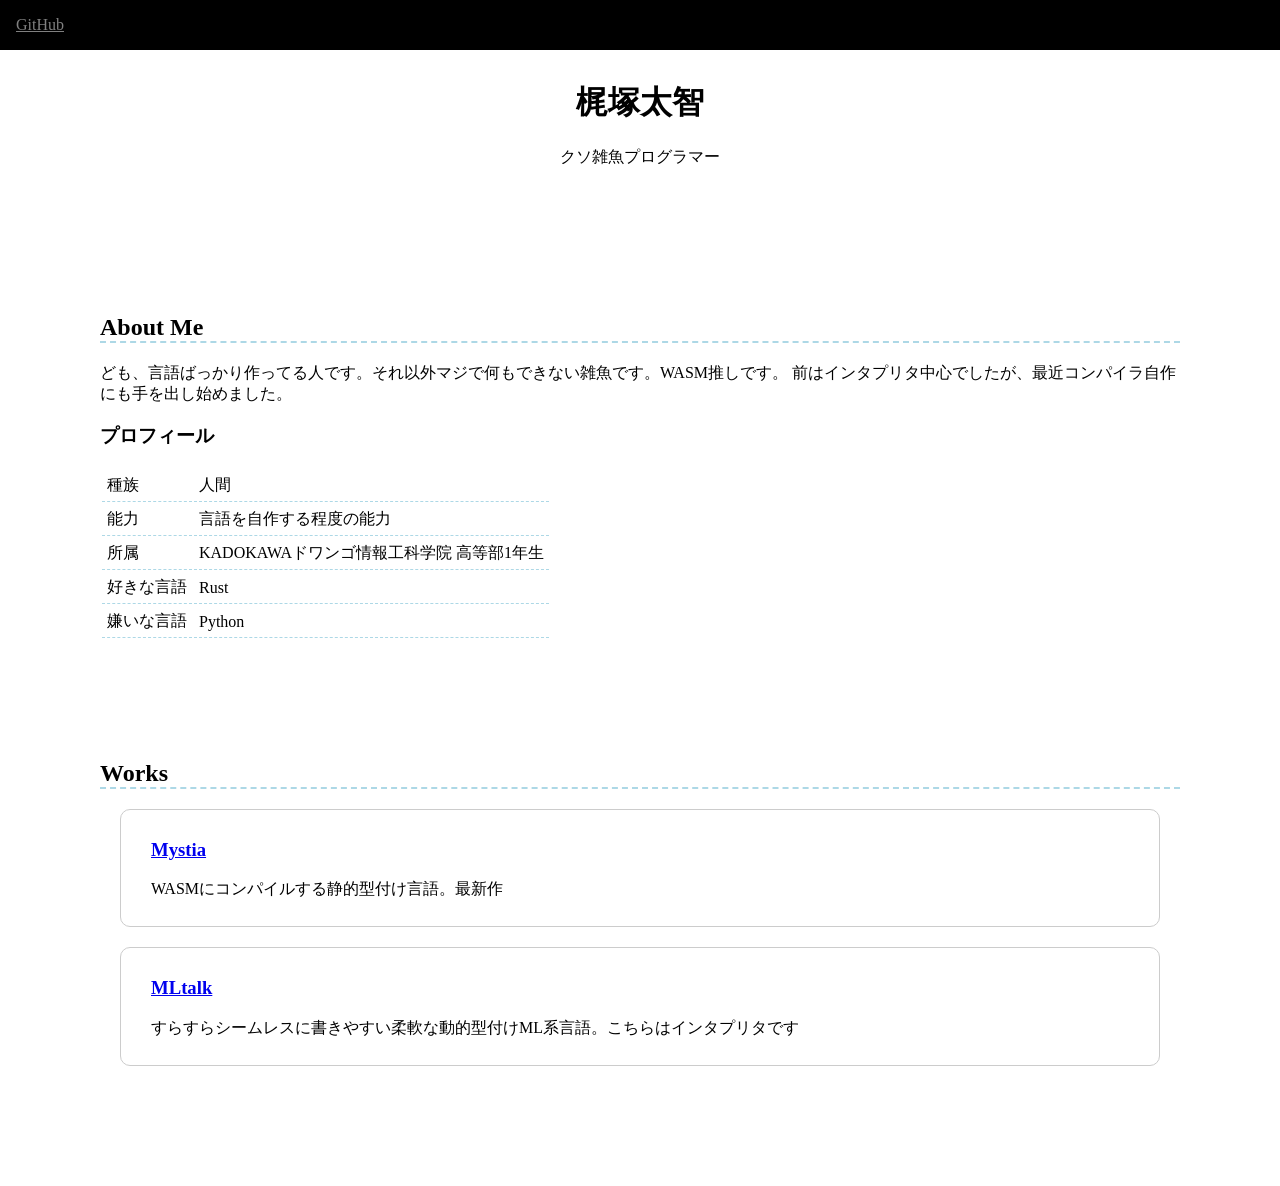
==== index.html @ 206584c4 "Update index.html" ====
<!doctype html>
<html lang="ja">
    <head>
        <title>梶塚太智のホームページ</title>
        <meta charset="utf-8" />
    </head>

    <body>
        <nav id="nav">
            <a href="https://github.com/KajizukaTaichi/">GitHub</a>
        </nav>
        <div id="top">
            <h1>梶塚太智</h1>
            <p>クソ雑魚プログラマー</p>
        </div>

        <div id="about">
            <h2>About Me</h2>
            <p>
                ども、言語ばっかり作ってる人です。それ以外マジで何もできない雑魚です。WASM推しです。
                前はインタプリタ中心でしたが、最近コンパイラ自作にも手を出し始めました。
            </p>

            <h3>プロフィール</h3>
            <table>
                <tr>
                    <td>種族</td>
                    <td>人間</td>
                </tr>
                <tr>
                    <td>能力</td>
                    <td>言語を自作する程度の能力</td>
                </tr>
                <tr>
                    <td>所属</td>
                    <td>KADOKAWAドワンゴ情報工科学院 高等部1年生</td>
                </tr>
                <tr>
                    <td>好きな言語</td>
                    <td>Rust</td>
                </tr>
                <tr>
                    <td>嫌いな言語</td>
                    <td>Python</td>
                </tr>
            </table>
        </div>

        <div id="works">
            <h2>Works</h2>
            <div class="work">
                <h3>
                    <a href="https://kajizukataichi.github.io/mystia">Mystia</a>
                </h3>
                <p>WASMにコンパイルする静的型付け言語。最新作</p>
            </div>
            <div class="work">
                <h3>
                    <a href="https://kajizukataichi.github.io/MLtalk">MLtalk</a>
                </h3>
                <p>
                    すらすらシームレスに書きやすい柔軟な動的型付けML系言語。こちらはインタプリタです
                </p>
            </div>
        </div>
    </body>

    <style>
        body {
            padding: 0;
            margin: 0;
            h2 {
                border-bottom: 2px dashed lightblue;
            }
            #nav {
                background-color: black;
                color: white;
                padding: 1rem;
                text-align: left;
                a {
                    color: grey;
                }
            }
            #top {
                padding: 10px;
                text-align: center;
            }
            #about {
                padding: 100px;
                table td {
                    padding: 5px;
                    border-bottom: 1px dashed lightblue;
                }
            }
            #works {
                padding: 100px;
                padding-top: 0;
                .work {
                    border: 1px solid #ccc;
                    border-radius: 10px;
                    margin: 20px;
                    padding: 10px;
                    padding-left: 30px;
                }
            }
        }
    </style>
</html>
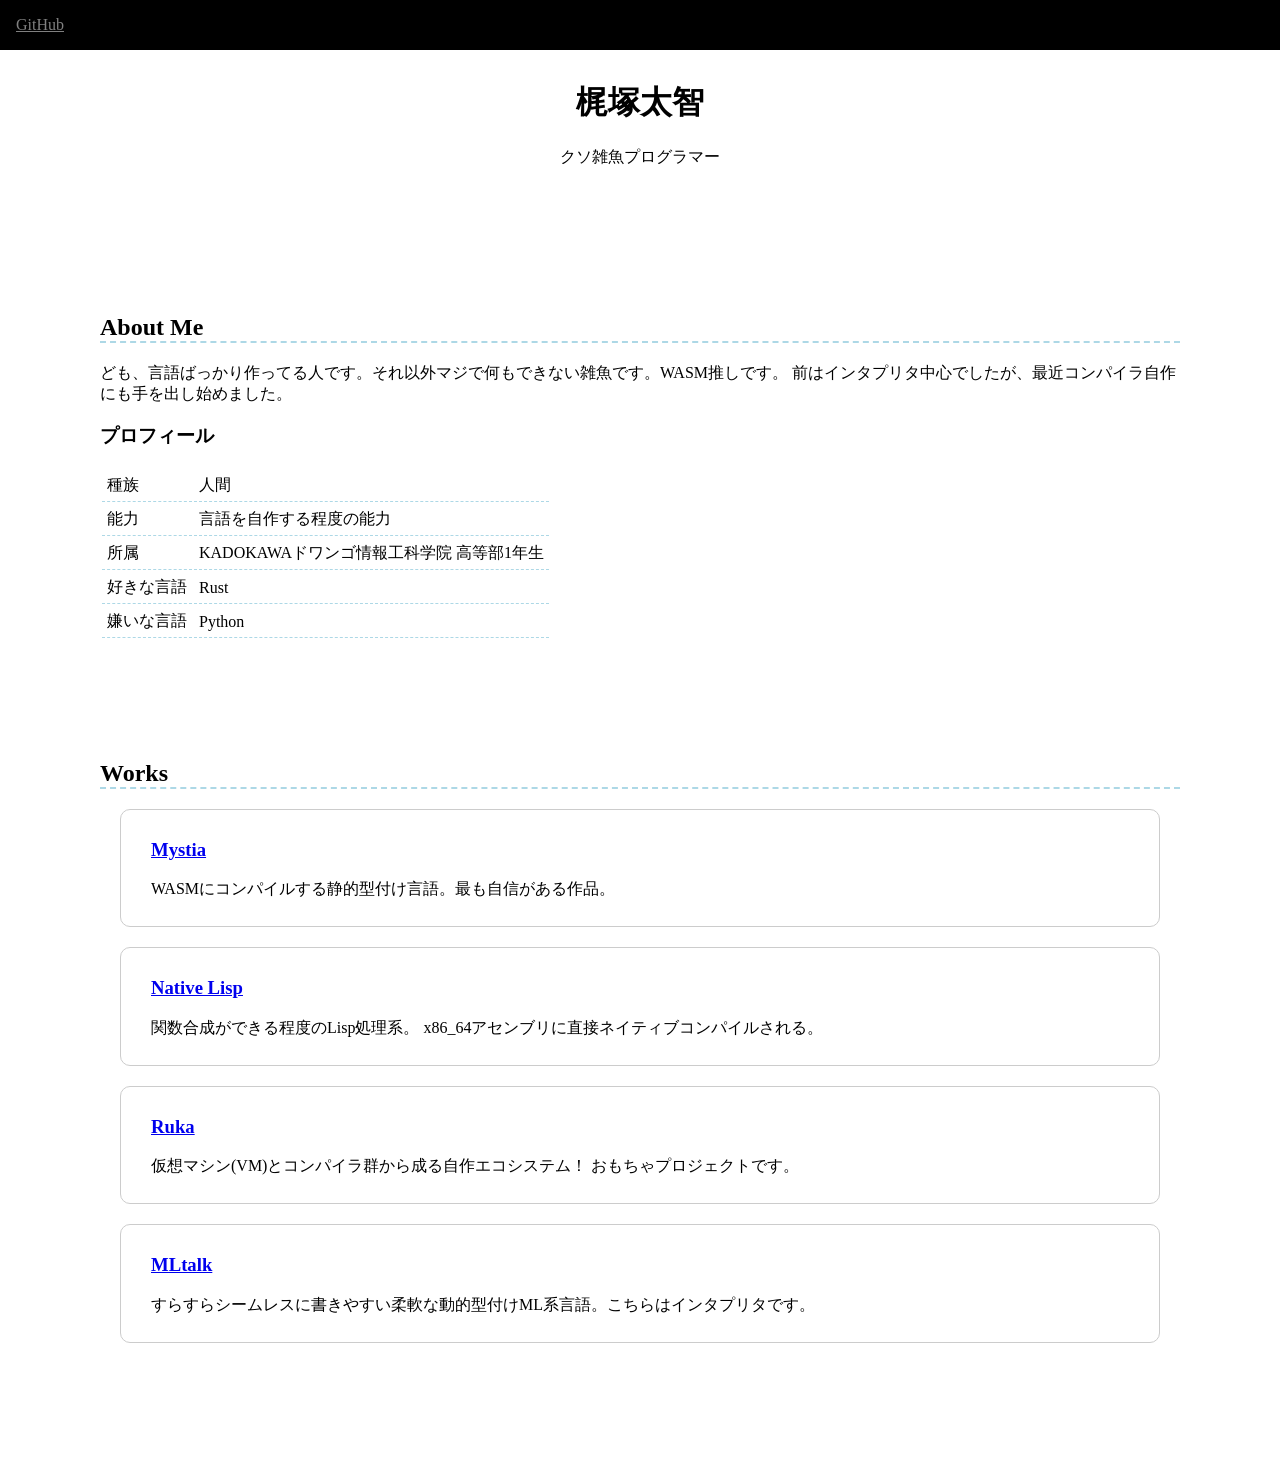
==== commit 5313fa32: "Update index.html" ====
--- a/index.html
+++ b/index.html
@@ -52,14 +52,34 @@
                 <h3>
                     <a href="https://kajizukataichi.github.io/mystia">Mystia</a>
                 </h3>
-                <p>WASMにコンパイルする静的型付け言語。最新作</p>
+                <p>WASMにコンパイルする静的型付け言語。最も自信がある作品。</p>
+            </div>
+            <div class="work">
+                <h3>
+                    <a href="https://github.com/KajizukaTaichi/native-lisp">
+                        Native Lisp
+                    </a>
+                </h3>
+                <p>
+                    関数合成ができる程度のLisp処理系。
+                    x86_64アセンブリに直接ネイティブコンパイルされる。
+                </p>
+            </div>
+            <div class="work">
+                <h3>
+                    <a href="https://github.com/KajizukaTaichi/ruka">Ruka</a>
+                </h3>
+                <p>
+                    仮想マシン(VM)とコンパイラ群から成る自作エコシステム！
+                    おもちゃプロジェクトです。
+                </p>
             </div>
             <div class="work">
                 <h3>
                     <a href="https://kajizukataichi.github.io/MLtalk">MLtalk</a>
                 </h3>
                 <p>
-                    すらすらシームレスに書きやすい柔軟な動的型付けML系言語。こちらはインタプリタです
+                    すらすらシームレスに書きやすい柔軟な動的型付けML系言語。こちらはインタプリタです。
                 </p>
             </div>
         </div>
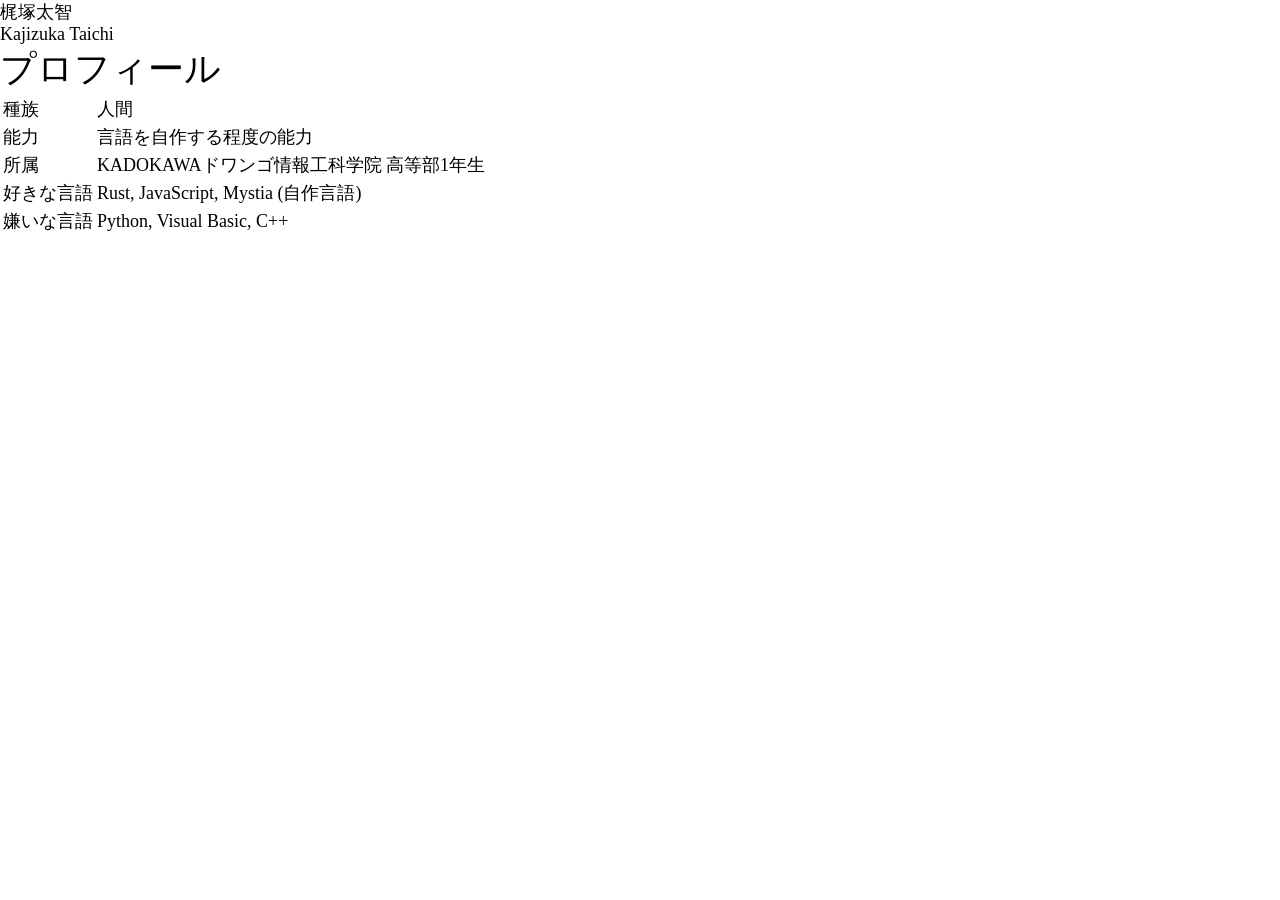
==== commit d3ca94b9: "Update index.html" ====
--- a/index.html
+++ b/index.html
@@ -3,126 +3,44 @@
     <head>
         <title>梶塚太智のホームページ</title>
         <meta charset="utf-8" />
+        <link rel="stylesheet" href="style.css" />
     </head>
 
     <body>
-        <nav id="nav">
-            <a href="https://github.com/KajizukaTaichi/">GitHub</a>
-        </nav>
-        <div id="top">
-            <h1>梶塚太智</h1>
-            <p>クソ雑魚プログラマー</p>
+        <div class="large-screen" id="main-visual">
+            <div id="name-plate">
+                <p>梶塚太智</p>
+                <p>Kajizuka Taichi</p>
+            </div>
         </div>
-
-        <div id="about">
-            <h2>About Me</h2>
-            <p>
-                ども、言語ばっかり作ってる人です。それ以外マジで何もできない雑魚です。WASM推しです。
-                前はインタプリタ中心でしたが、最近コンパイラ自作にも手を出し始めました。
-            </p>
-
-            <h3>プロフィール</h3>
-            <table>
-                <tr>
-                    <td>種族</td>
-                    <td>人間</td>
-                </tr>
-                <tr>
-                    <td>能力</td>
-                    <td>言語を自作する程度の能力</td>
-                </tr>
-                <tr>
-                    <td>所属</td>
-                    <td>KADOKAWAドワンゴ情報工科学院 高等部1年生</td>
-                </tr>
-                <tr>
-                    <td>好きな言語</td>
-                    <td>Rust</td>
-                </tr>
-                <tr>
-                    <td>嫌いな言語</td>
-                    <td>Python</td>
-                </tr>
-            </table>
-        </div>
-
-        <div id="works">
-            <h2>Works</h2>
-            <div class="work">
-                <h3>
-                    <a href="https://kajizukataichi.github.io/mystia">Mystia</a>
-                </h3>
-                <p>WASMにコンパイルする静的型付け言語。最も自信がある作品。</p>
-            </div>
-            <div class="work">
-                <h3>
-                    <a href="https://github.com/KajizukaTaichi/native-lisp">
-                        Native Lisp
-                    </a>
-                </h3>
-                <p>
-                    関数合成ができる程度のLisp処理系。
-                    x86_64アセンブリに直接ネイティブコンパイルされる。
-                </p>
-            </div>
-            <div class="work">
-                <h3>
-                    <a href="https://github.com/KajizukaTaichi/ruka">Ruka</a>
-                </h3>
-                <p>
-                    仮想マシン(VM)とコンパイラ群から成る自作エコシステム！
-                    おもちゃプロジェクトです。
-                </p>
-            </div>
-            <div class="work">
-                <h3>
-                    <a href="https://kajizukataichi.github.io/MLtalk">MLtalk</a>
-                </h3>
-                <p>
-                    すらすらシームレスに書きやすい柔軟な動的型付けML系言語。こちらはインタプリタです。
-                </p>
+        <div class="large-screen">
+            <div id="about">
+                <h1>プロフィール</h1>
+                <table>
+                    <tbody>
+                        <tr>
+                            <td>種族</td>
+                            <td>人間</td>
+                        </tr>
+                        <tr>
+                            <td>能力</td>
+                            <td>言語を自作する程度の能力</td>
+                        </tr>
+                        <tr>
+                            <td>所属</td>
+                            <td>KADOKAWAドワンゴ情報工科学院 高等部1年生</td>
+                        </tr>
+                        <tr>
+                            <td>好きな言語</td>
+                            <td>Rust, JavaScript, Mystia (自作言語)</td>
+                        </tr>
+                        <tr>
+                            <td>嫌いな言語</td>
+                            <td>Python, Visual Basic, C++</td>
+                        </tr>
+                    </tbody>
+                </table>
             </div>
         </div>
     </body>
-
-    <style>
-        body {
-            padding: 0;
-            margin: 0;
-            h2 {
-                border-bottom: 2px dashed lightblue;
-            }
-            #nav {
-                background-color: black;
-                color: white;
-                padding: 1rem;
-                text-align: left;
-                a {
-                    color: grey;
-                }
-            }
-            #top {
-                padding: 10px;
-                text-align: center;
-            }
-            #about {
-                padding: 100px;
-                table td {
-                    padding: 5px;
-                    border-bottom: 1px dashed lightblue;
-                }
-            }
-            #works {
-                padding: 100px;
-                padding-top: 0;
-                .work {
-                    border: 1px solid #ccc;
-                    border-radius: 10px;
-                    margin: 20px;
-                    padding: 10px;
-                    padding-left: 30px;
-                }
-            }
-        }
-    </style>
 </html>
--- a/style.css
+++ b/style.css
@@ -0,0 +1,171 @@
+body {
+    padding: 0;
+    margin: 0;
+    width: 100vw;
+    font-size: large;
+}
+i {
+    font-size: 100%;
+    color: grey;
+}
+
+.title {
+    padding-top: 5%;
+    padding-bottom: 2%;
+}
+
+h1,
+h2,
+h3,
+p {
+    font-weight: lighter;
+    margin: 0;
+    padding: 0;
+}
+
+#repo-container {
+    display: grid;
+    grid-template-columns: repeat(auto-fit, minmax(300px, 1fr));
+}
+
+#icon {
+    border-radius: 50%;
+    width: 300px;
+    height: 300px;
+    &:hover {
+        animation: rotate 5s linear infinite;
+    }
+}
+
+#main {
+    padding-top: 5vh;
+    padding-bottom: 5vh;
+    padding-left: 5vw;
+    padding-right: 5vw;
+}
+
+.top-container {
+    display: flex;
+    height: max-content;
+}
+
+.top-item {
+    position: relative;
+    font-size: 100px;
+    padding: 10px;
+    #name {
+        font-size: 70%;
+    }
+    .degree {
+        font-size: 20%;
+        color: grey;
+    }
+    a {
+        color: grey;
+    }
+    p {
+        font-size: 30%;
+    }
+}
+
+.repo {
+    margin: 10px;
+    border-radius: 10px;
+    border: 1px solid grey;
+    padding: 30px;
+    a {
+        color: unset;
+    }
+    &:hover {
+        box-shadow: 0 0 10px grey;
+    }
+}
+
+.gallery {
+    margin-bottom: 10%;
+    width: 100%;
+    text-align: center;
+    h2 {
+        font-size: 48px;
+        color: #ff8800;
+    }
+}
+
+.gallery-content {
+    margin-top: 60px;
+    display: flex;
+    flex-direction: column;
+    gap: 16px;
+}
+
+.gallery-item {
+    display: flex;
+    gap: 2%;
+    align-items: end;
+    img {
+        width: 49%;
+        aspect-ratio: 4/3;
+        object-fit: cover;
+    }
+    &.gallery-item__3 {
+        justify-content: center;
+        margin-top: 24px;
+    }
+    .img-1 {
+        width: 65%;
+        aspect-ratio: 16/9;
+        border-radius: 0 16px 16px 0;
+    }
+    .img-2 {
+        width: 20%;
+        aspect-ratio: 3/4;
+        border-radius: 16px;
+    }
+    .img-3 {
+        width: 45%;
+        aspect-ratio: 15/9;
+        border-radius: 0 16px 16px 0;
+    }
+    .img-4 {
+        width: 60%;
+        aspect-ratio: 4/3;
+        border-radius: 16px 0 0 16px;
+    }
+}
+
+footer {
+    width: 100vw;
+    padding: 5%;
+    display: flex;
+    justify-content: center;
+    align-items: center;
+}
+
+@keyframes rotate {
+    0% {
+        transform: rotate(0deg);
+    }
+    100% {
+        transform: rotate(-360deg);
+    }
+}
+
+@media (max-width: 950px) {
+    .top-container {
+        flex-direction: column;
+    }
+}
+
+@media (prefers-color-scheme: light) {
+    body {
+        background-color: #ffffff;
+        color: #000000;
+    }
+}
+
+@media (prefers-color-scheme: dark) {
+    body {
+        background-color: #121212;
+        color: #ffffff;
+    }
+}
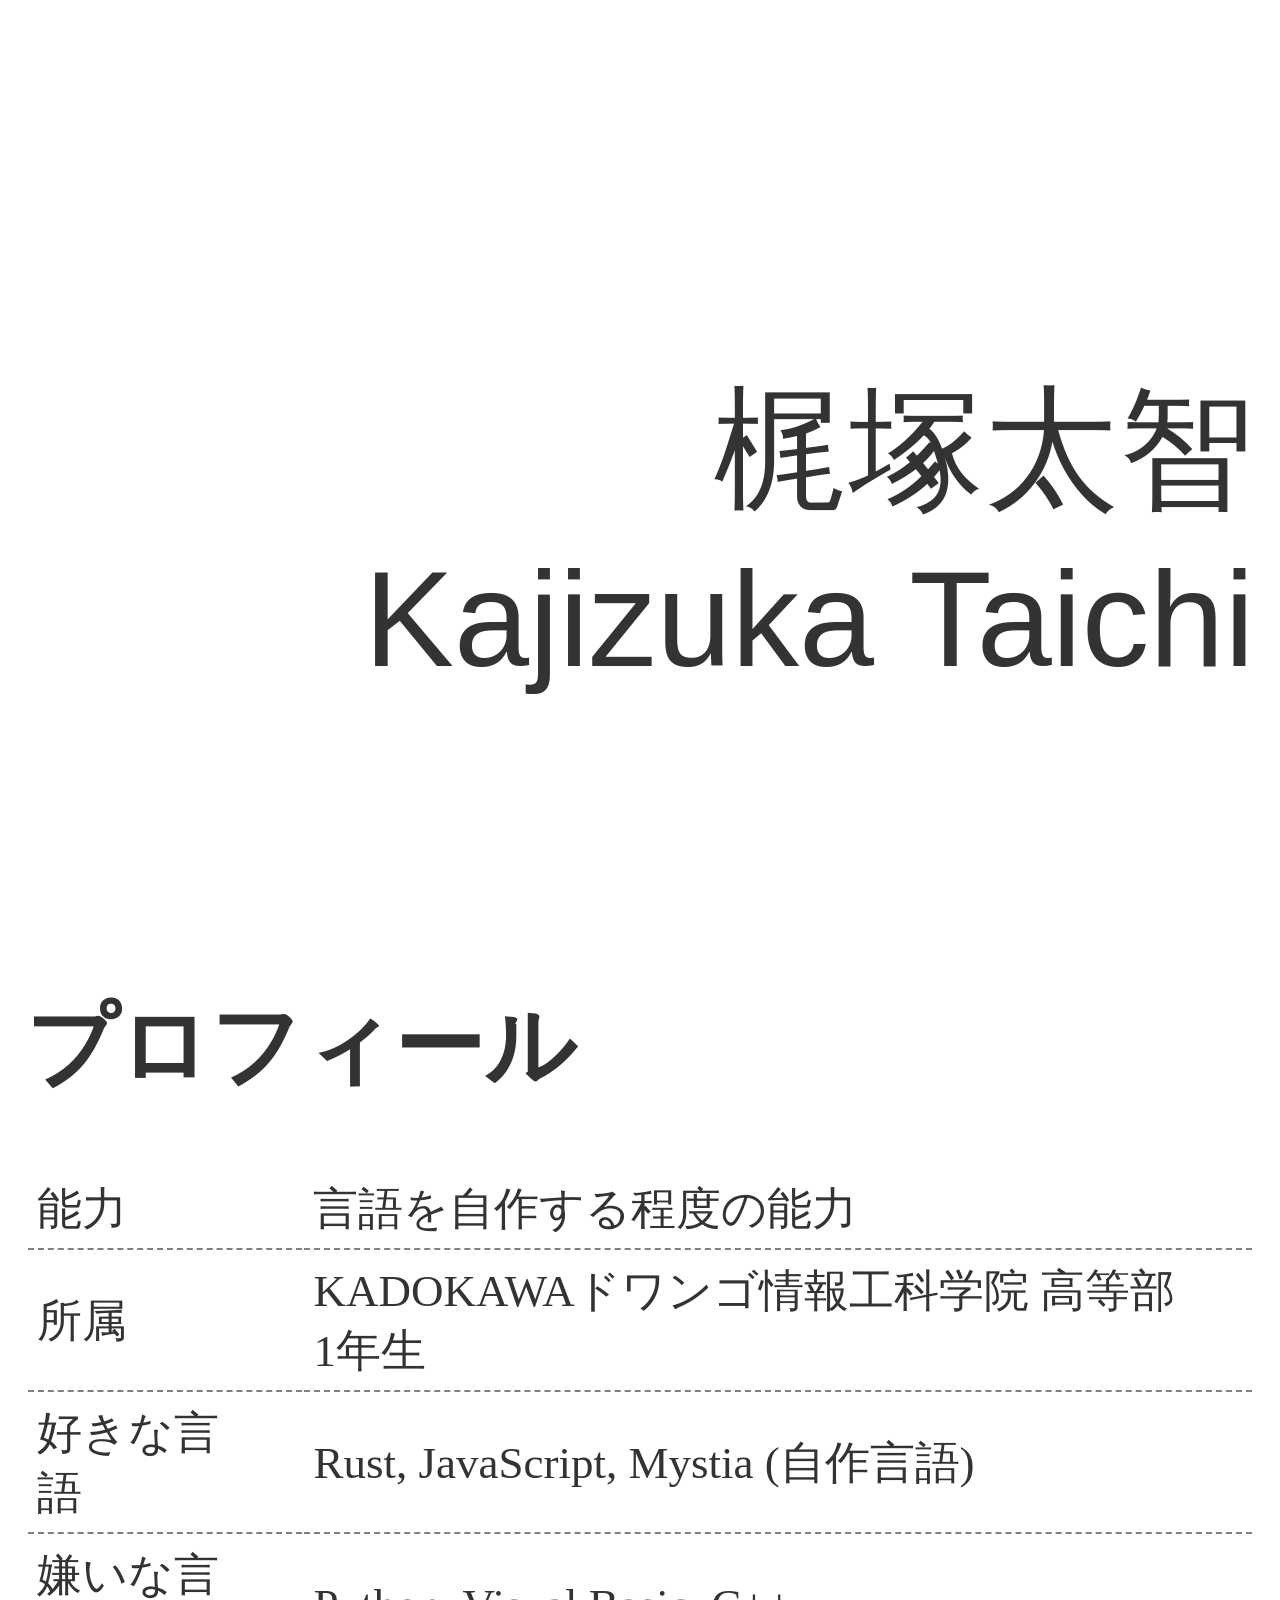
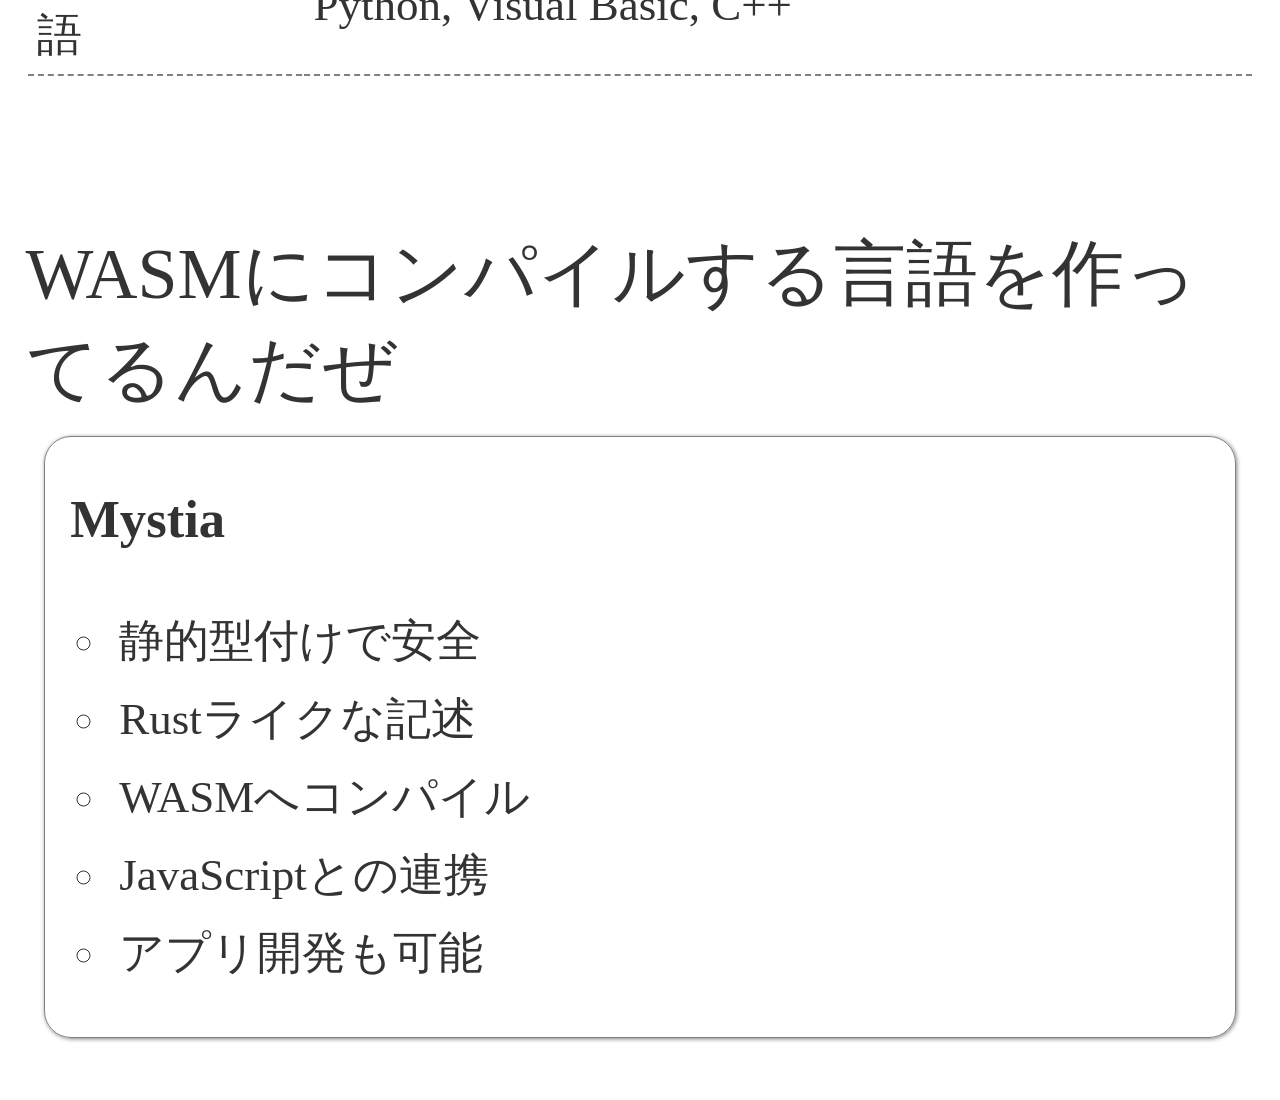
==== commit 71b41354: "Update index.html" ====
--- a/index.html
+++ b/index.html
@@ -7,7 +7,7 @@
     </head>
 
     <body>
-        <div class="large-screen" id="main-visual">
+        <div class="large-screen">
             <div id="name-plate">
                 <p>梶塚太智</p>
                 <p>Kajizuka Taichi</p>
@@ -18,10 +18,6 @@
                 <h1>プロフィール</h1>
                 <table>
                     <tbody>
-                        <tr>
-                            <td>種族</td>
-                            <td>人間</td>
-                        </tr>
                         <tr>
                             <td>能力</td>
                             <td>言語を自作する程度の能力</td>
@@ -42,5 +38,20 @@
                 </table>
             </div>
         </div>
+        <div class="large-screen">
+            <div id="mystia">
+                <p id="title">WASMにコンパイルする言語を作ってるんだぜ</p>
+                <div id="card">
+                    <h3>Mystia</h3>
+                    <ul>
+                        <li>静的型付けで安全</li>
+                        <li>Rustライクな記述</li>
+                        <li>WASMへコンパイル</li>
+                        <li>JavaScriptとの連携</li>
+                        <li>アプリ開発も可能</li>
+                    </ul>
+                </div>
+            </div>
+        </div>
     </body>
 </html>
--- a/style.css
+++ b/style.css
@@ -1,171 +1,79 @@
 body {
-    padding: 0;
-    margin: 0;
-    width: 100vw;
-    font-size: large;
-}
-i {
-    font-size: 100%;
-    color: grey;
-}
-
-.title {
-    padding-top: 5%;
-    padding-bottom: 2%;
-}
-
-h1,
-h2,
-h3,
-p {
-    font-weight: lighter;
     margin: 0;
     padding: 0;
-}
-
-#repo-container {
-    display: grid;
-    grid-template-columns: repeat(auto-fit, minmax(300px, 1fr));
-}
-
-#icon {
-    border-radius: 50%;
-    width: 300px;
-    height: 300px;
-    &:hover {
-        animation: rotate 5s linear infinite;
+    overflow-x: hidden;
+    color: rgba(0, 0, 0, 0.8);
+    background-color: rgba(255, 255, 255, 0.8);
+    p {
+        padding: 0;
+        margin: 0;
     }
-}
-
-#main {
-    padding-top: 5vh;
-    padding-bottom: 5vh;
-    padding-left: 5vw;
-    padding-right: 5vw;
-}
-
-.top-container {
-    display: flex;
-    height: max-content;
-}
-
-.top-item {
-    position: relative;
-    font-size: 100px;
-    padding: 10px;
-    #name {
-        font-size: 70%;
+    #name-plate {
+        font-size: 15vh;
+        position: absolute;
+        right: 0;
+        top: 40vh;
+        p {
+            font-family: Arial, Helvetica, sans-serif;
+            padding-right: 2vw;
+            text-align: right;
+        }
     }
-    .degree {
-        font-size: 20%;
-        color: grey;
+    #about {
+        font-size: 5vh;
+        padding: 2vw;
+        h1 {
+            font-size:;
+        }
+        table td {
+            padding: 1vh;
+            padding-right: 5vw;
+            border-bottom: 0.3vh dashed grey;
+        }
     }
-    a {
-        color: grey;
+    #mystia {
+        font-size: 5vh;
+        padding: 2vw;
+        #title {
+            font-size: 8vh;
+        }
+        #card {
+            margin: 2vh;
+            border-radius: 3vh;
+            border: 0.1vh solid grey;
+            box-shadow: 0.1vh 0.1vh 0.5vh grey;
+            padding-left: 2vw;
+            li {
+                padding: 1vh;
+                list-style-type: circle;
+            }
+        }
     }
-    p {
-        font-size: 30%;
-    }
-}
-
-.repo {
-    margin: 10px;
-    border-radius: 10px;
-    border: 1px solid grey;
-    padding: 30px;
-    a {
-        color: unset;
-    }
-    &:hover {
-        box-shadow: 0 0 10px grey;
-    }
-}
-
-.gallery {
-    margin-bottom: 10%;
-    width: 100%;
-    text-align: center;
-    h2 {
-        font-size: 48px;
-        color: #ff8800;
-    }
-}
-
-.gallery-content {
-    margin-top: 60px;
-    display: flex;
-    flex-direction: column;
-    gap: 16px;
-}
-
-.gallery-item {
-    display: flex;
-    gap: 2%;
-    align-items: end;
-    img {
-        width: 49%;
-        aspect-ratio: 4/3;
-        object-fit: cover;
-    }
-    &.gallery-item__3 {
-        justify-content: center;
-        margin-top: 24px;
-    }
-    .img-1 {
-        width: 65%;
-        aspect-ratio: 16/9;
-        border-radius: 0 16px 16px 0;
-    }
-    .img-2 {
-        width: 20%;
-        aspect-ratio: 3/4;
-        border-radius: 16px;
-    }
-    .img-3 {
-        width: 45%;
-        aspect-ratio: 15/9;
-        border-radius: 0 16px 16px 0;
-    }
-    .img-4 {
-        width: 60%;
-        aspect-ratio: 4/3;
-        border-radius: 16px 0 0 16px;
-    }
-}
-
-footer {
-    width: 100vw;
-    padding: 5%;
-    display: flex;
-    justify-content: center;
-    align-items: center;
-}
-
-@keyframes rotate {
-    0% {
-        transform: rotate(0deg);
-    }
-    100% {
-        transform: rotate(-360deg);
-    }
-}
-
-@media (max-width: 950px) {
-    .top-container {
-        flex-direction: column;
-    }
-}
-
-@media (prefers-color-scheme: light) {
-    body {
-        background-color: #ffffff;
-        color: #000000;
+    .large-screen {
+        height: 100vh;
+        width: 100vw;
+        position: relative;
     }
 }
 
 @media (prefers-color-scheme: dark) {
     body {
-        background-color: #121212;
-        color: #ffffff;
+        color: rgba(255, 255, 255, 0.8);
+        background-color: rgba(0, 0, 0, 0.8);
     }
 }
+
+@keyframes fadeIn {
+    from {
+        opacity: 0;
+        transform: translateX(10%);
+    }
+    to {
+        opacity: 1;
+        transform: translateX(0);
+    }
+}
+
+.animate-fadein {
+    animation: fadeIn 1s ease-out forwards;
+}
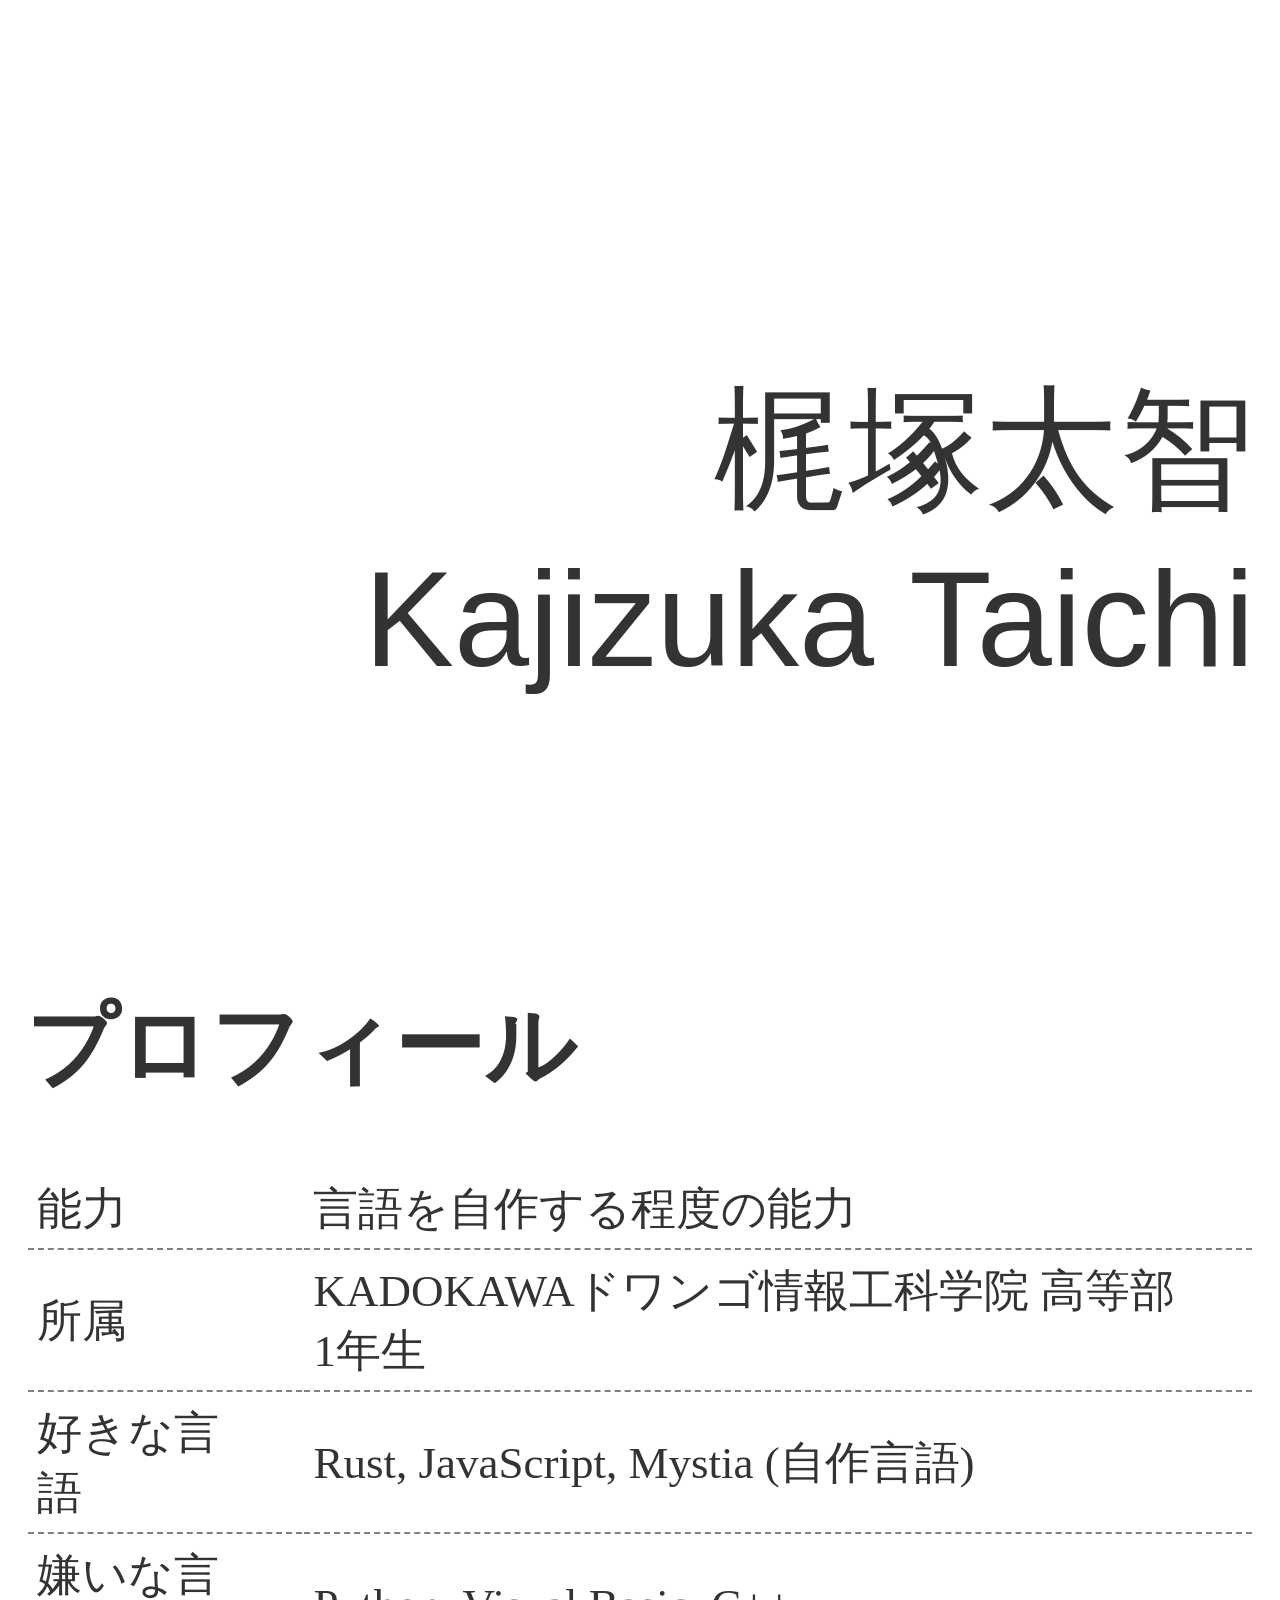
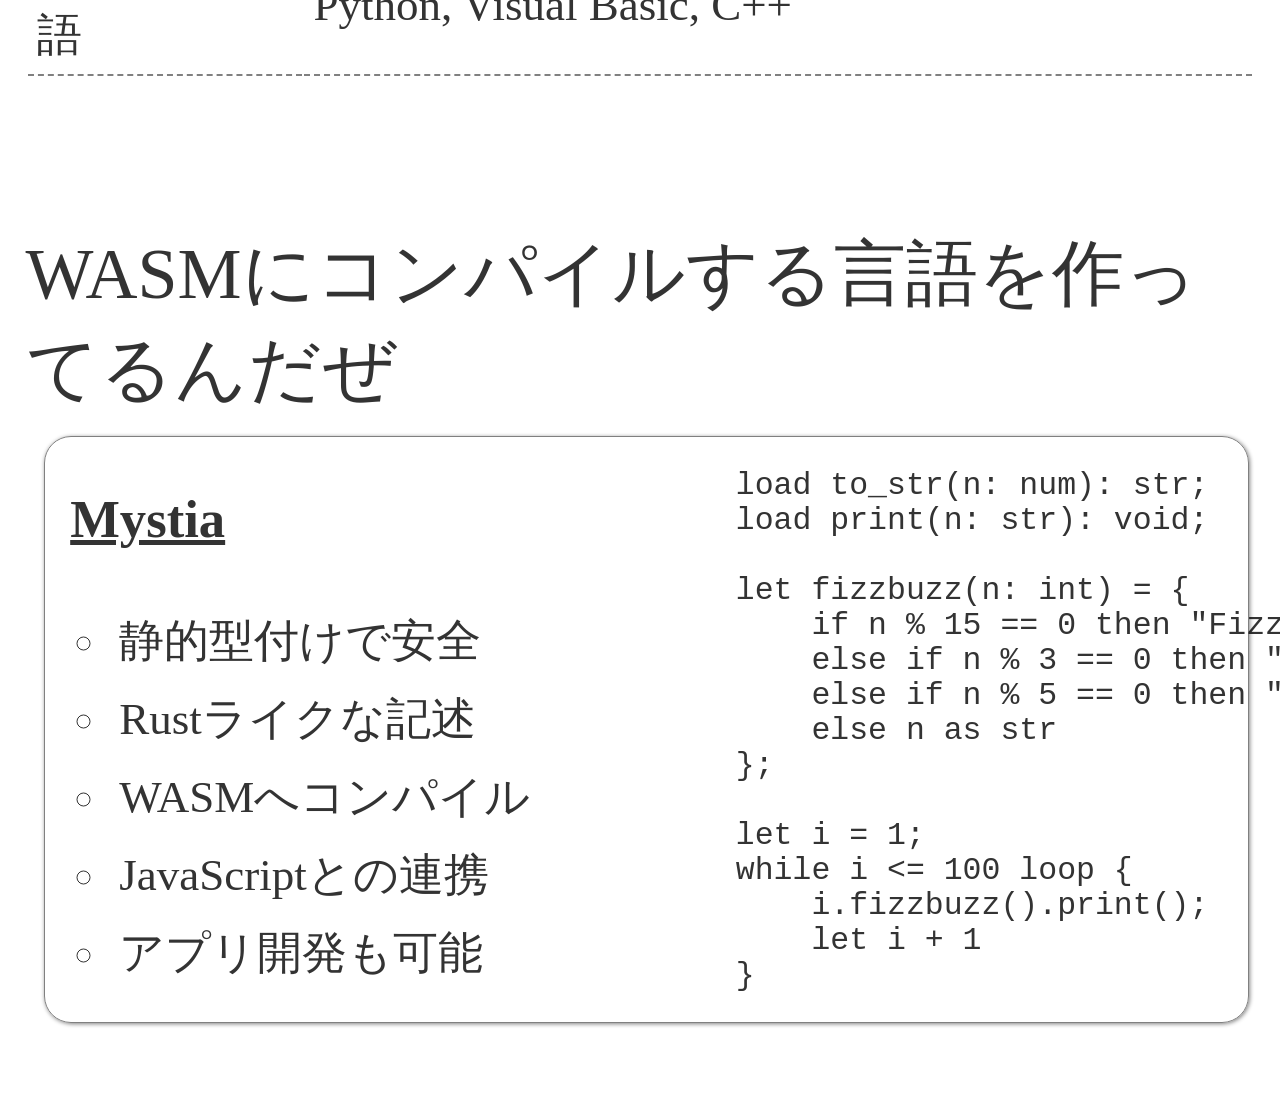
==== commit 531a597f: "Update index.html" ====
--- a/index.html
+++ b/index.html
@@ -42,7 +42,9 @@
             <div id="mystia">
                 <p id="title">WASMにコンパイルする言語を作ってるんだぜ</p>
                 <div id="card">
-                    <h3>Mystia</h3>
+                    <a href="https://kajizukataichi.github.io/mystia/">
+                        <h3>Mystia</h3>
+                    </a>
                     <ul>
                         <li>静的型付けで安全</li>
                         <li>Rustライクな記述</li>
@@ -50,6 +52,23 @@
                         <li>JavaScriptとの連携</li>
                         <li>アプリ開発も可能</li>
                     </ul>
+                    <pre>
+load to_str(n: num): str;
+load print(n: str): void;
+
+let fizzbuzz(n: int) = {
+    if n % 15 == 0 then "FizzBuzz"
+    else if n % 3 == 0 then "Fizz"
+    else if n % 5 == 0 then "Buzz"
+    else n as str
+};
+
+let i = 1;
+while i <= 100 loop {
+    i.fizzbuzz().print();
+    let i + 1
+}
+                    </pre>
                 </div>
             </div>
         </div>
--- a/style.css
+++ b/style.css
@@ -38,14 +38,33 @@
             font-size: 8vh;
         }
         #card {
+            height: 65vh;
+            width: 90vw;
+            position: relative;
             margin: 2vh;
             border-radius: 3vh;
             border: 0.1vh solid grey;
             box-shadow: 0.1vh 0.1vh 0.5vh grey;
             padding-left: 2vw;
+            padding-right: 2vw;
             li {
                 padding: 1vh;
                 list-style-type: circle;
+            }
+            pre {
+                font-size: 3.5vh;
+                position: absolute;
+                right: 0;
+                top: 0;
+                width: 40vw;
+                height: 65vh;
+                border-style: none;
+            }
+            a {
+                color: inherit;
+                &:hover {
+                    color: blueviolet;
+                }
             }
         }
     }
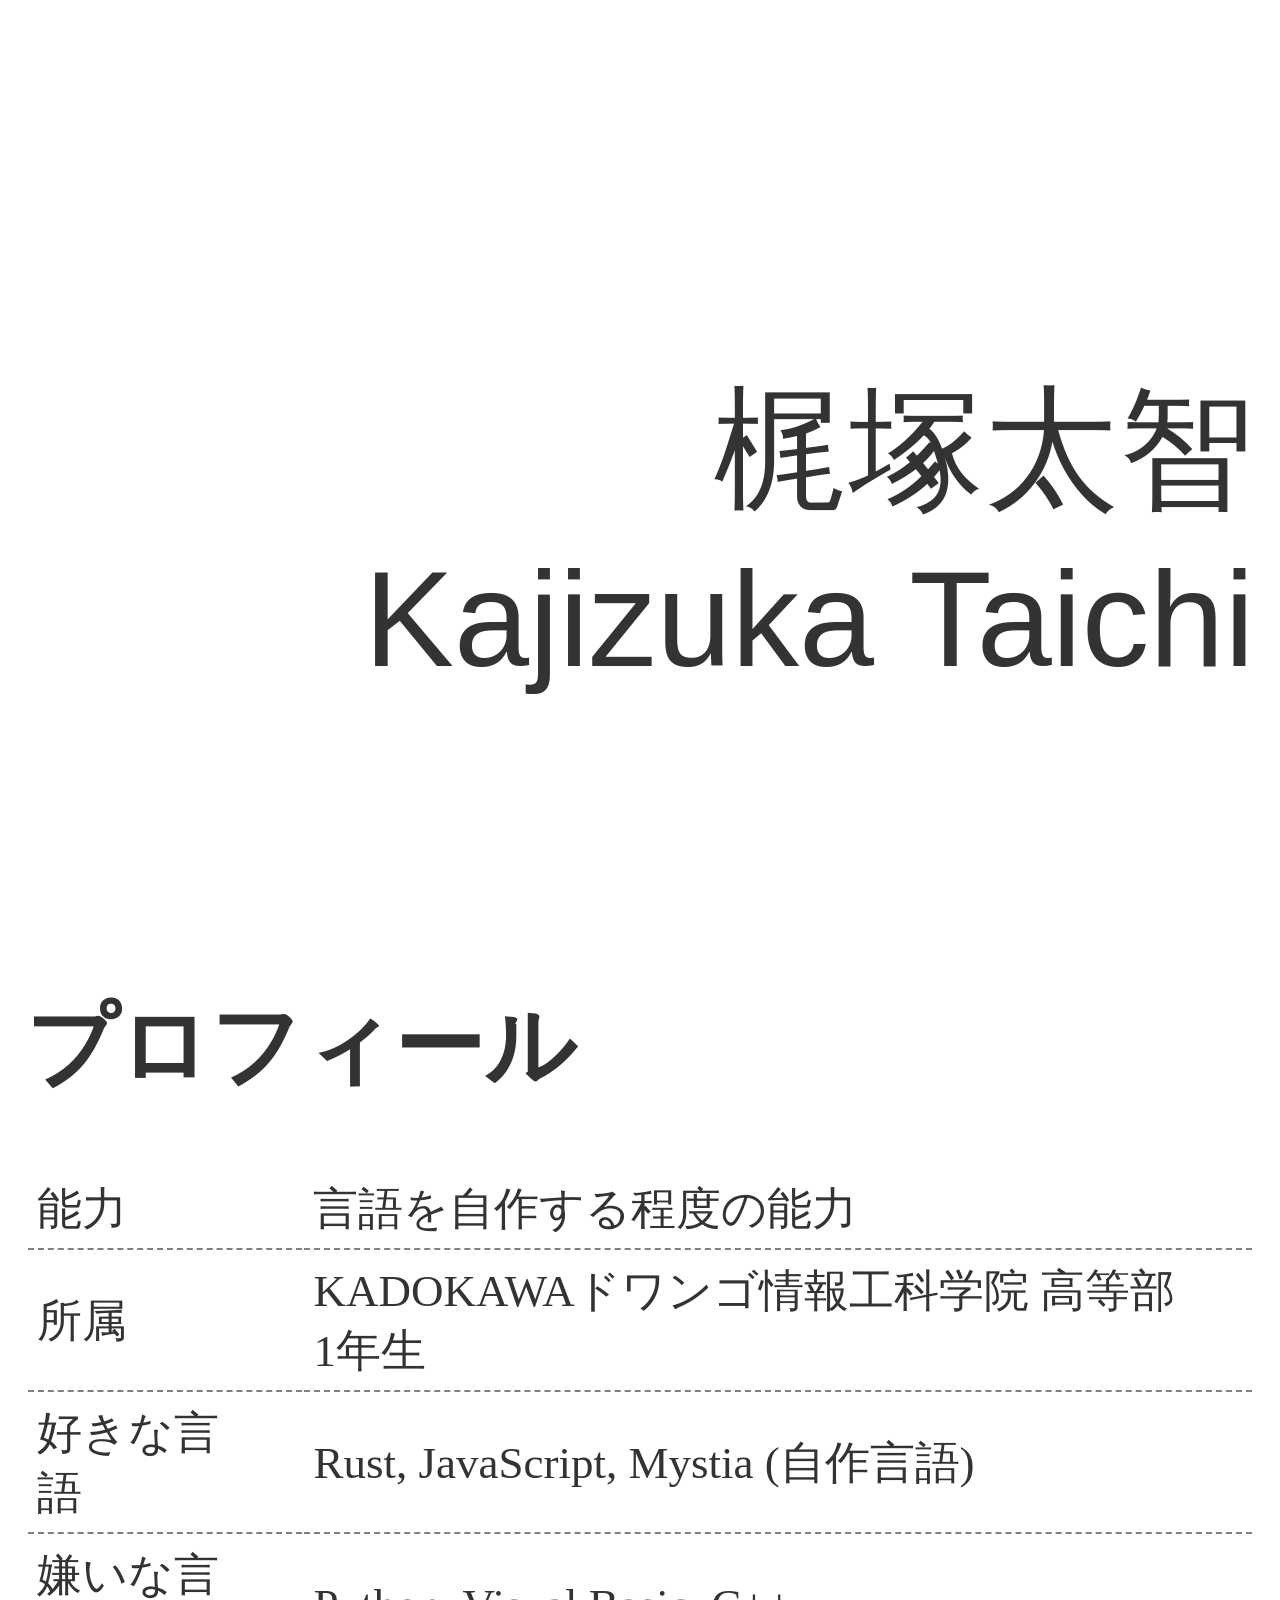
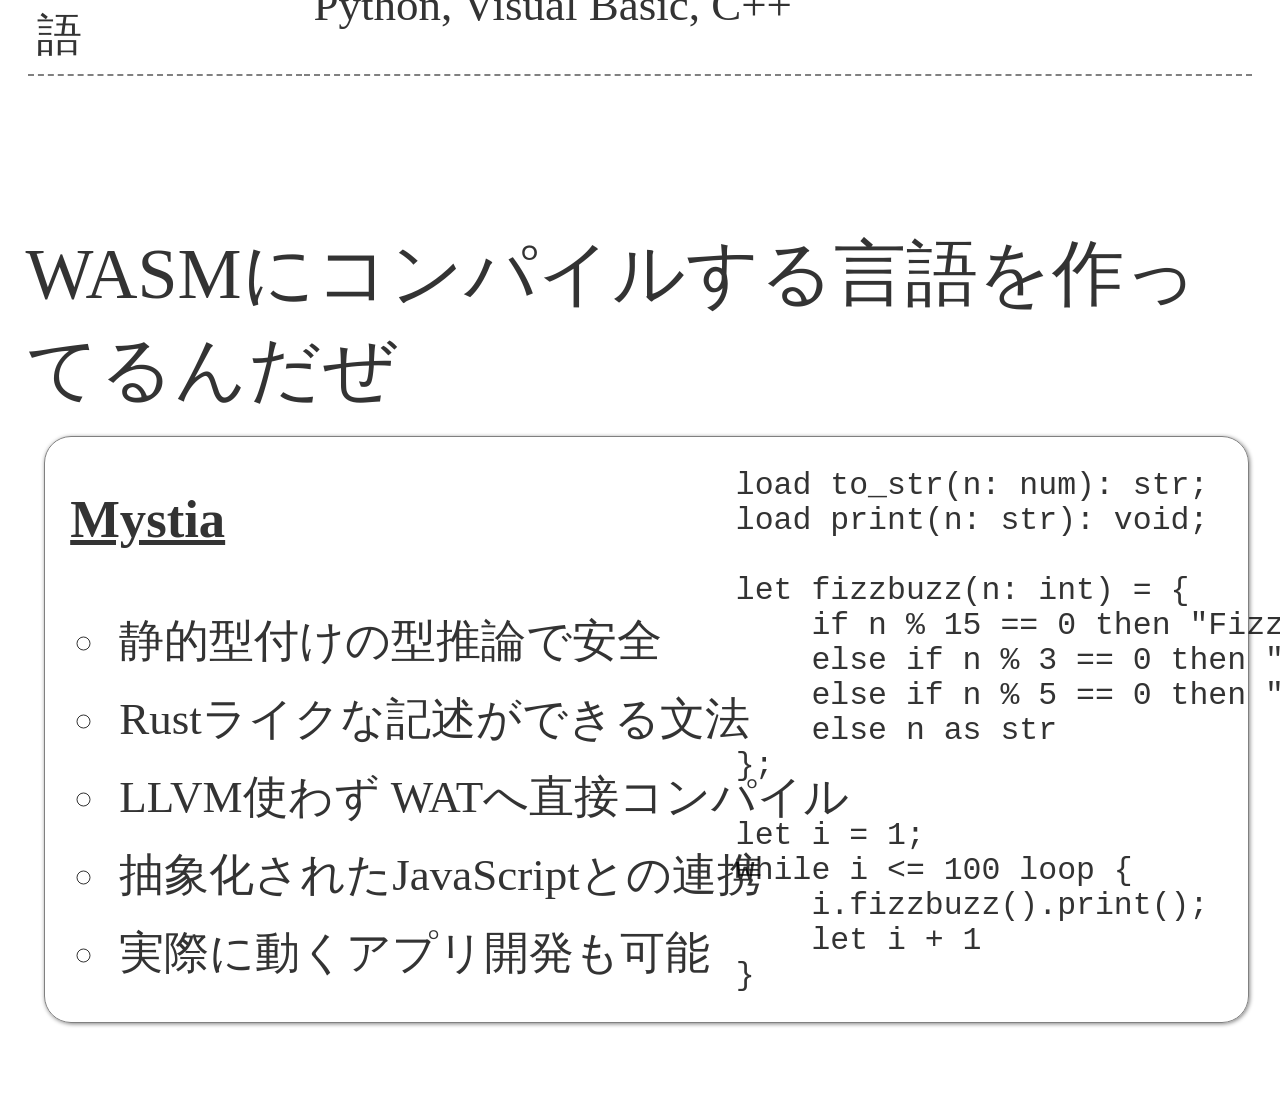
==== commit 335437a9: "Update index.html" ====
--- a/index.html
+++ b/index.html
@@ -46,11 +46,11 @@
                         <h3>Mystia</h3>
                     </a>
                     <ul>
-                        <li>静的型付けで安全</li>
-                        <li>Rustライクな記述</li>
-                        <li>WASMへコンパイル</li>
-                        <li>JavaScriptとの連携</li>
-                        <li>アプリ開発も可能</li>
+                        <li>静的型付けの型推論で安全</li>
+                        <li>Rustライクな記述ができる文法</li>
+                        <li>LLVM使わず WATへ直接コンパイル</li>
+                        <li>抽象化されたJavaScriptとの連携</li>
+                        <li>実際に動くアプリ開発も可能</li>
                     </ul>
                     <pre>
 load to_str(n: num): str;
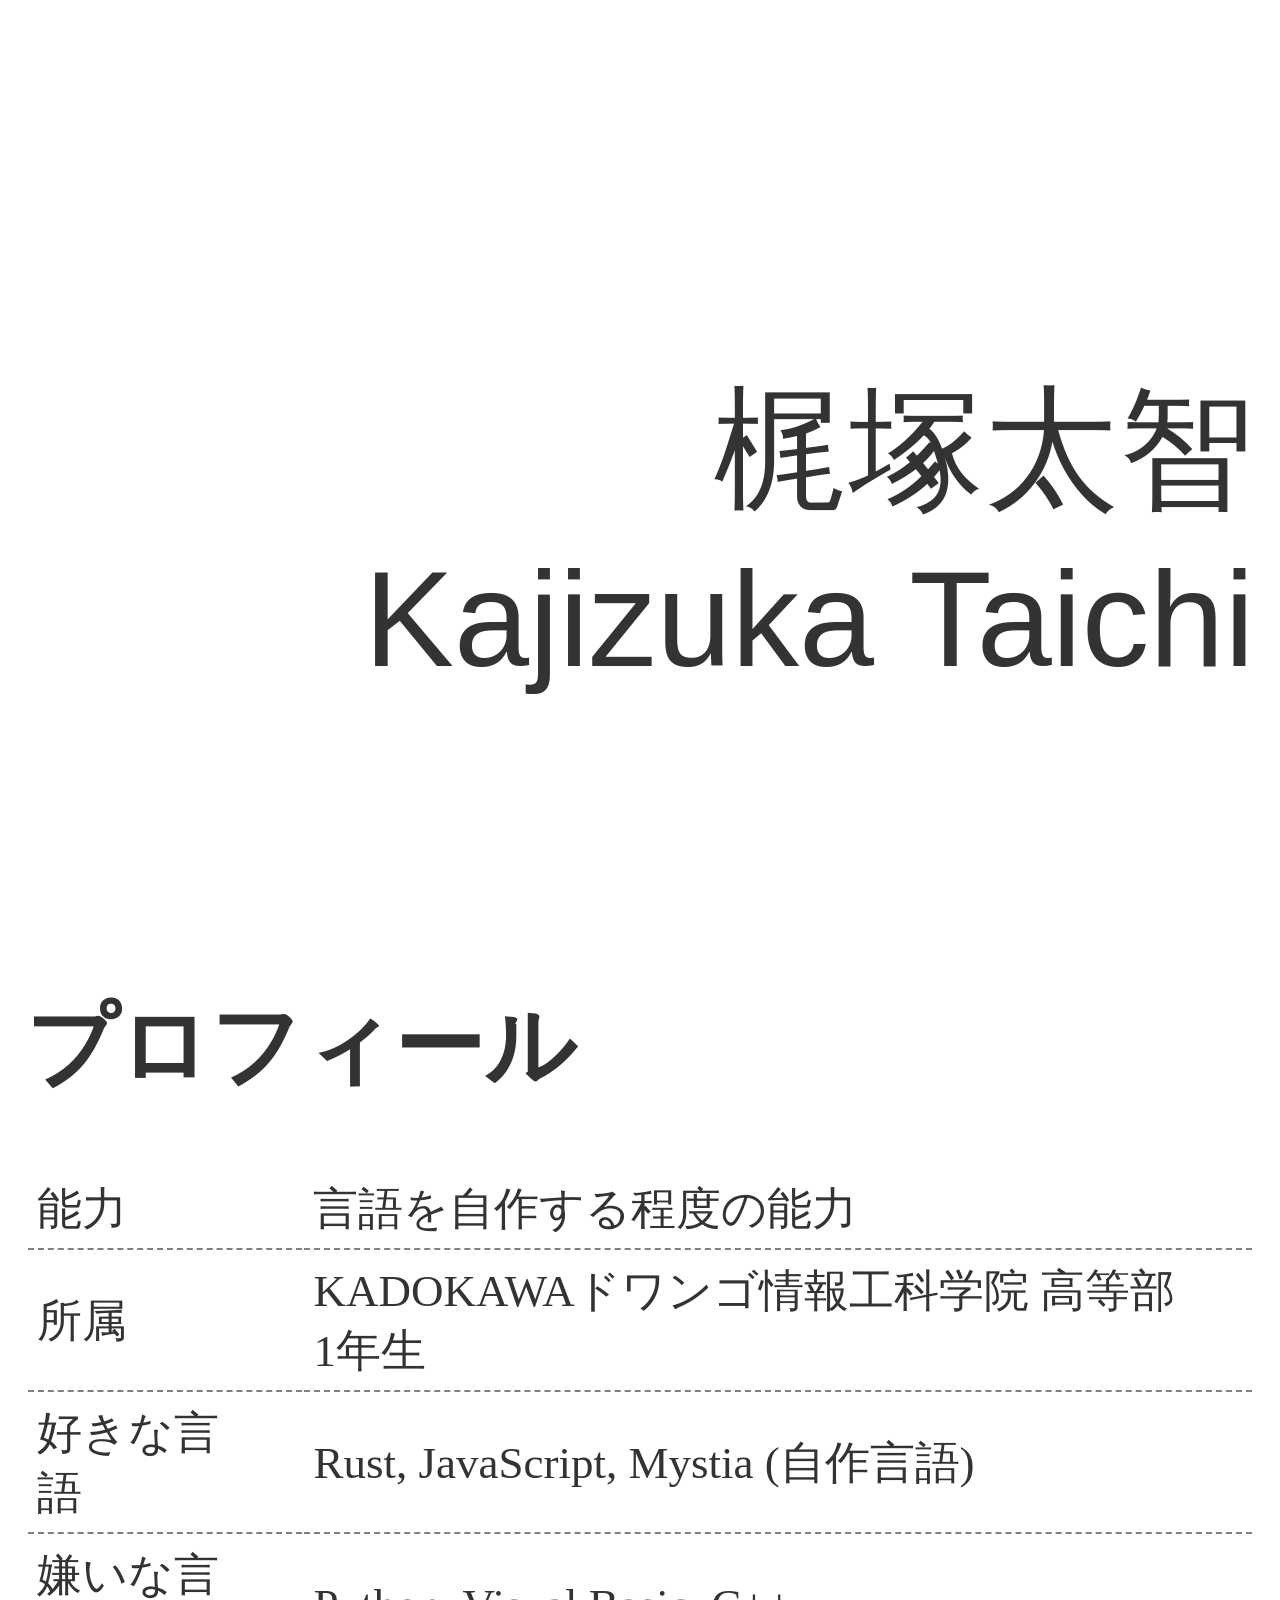
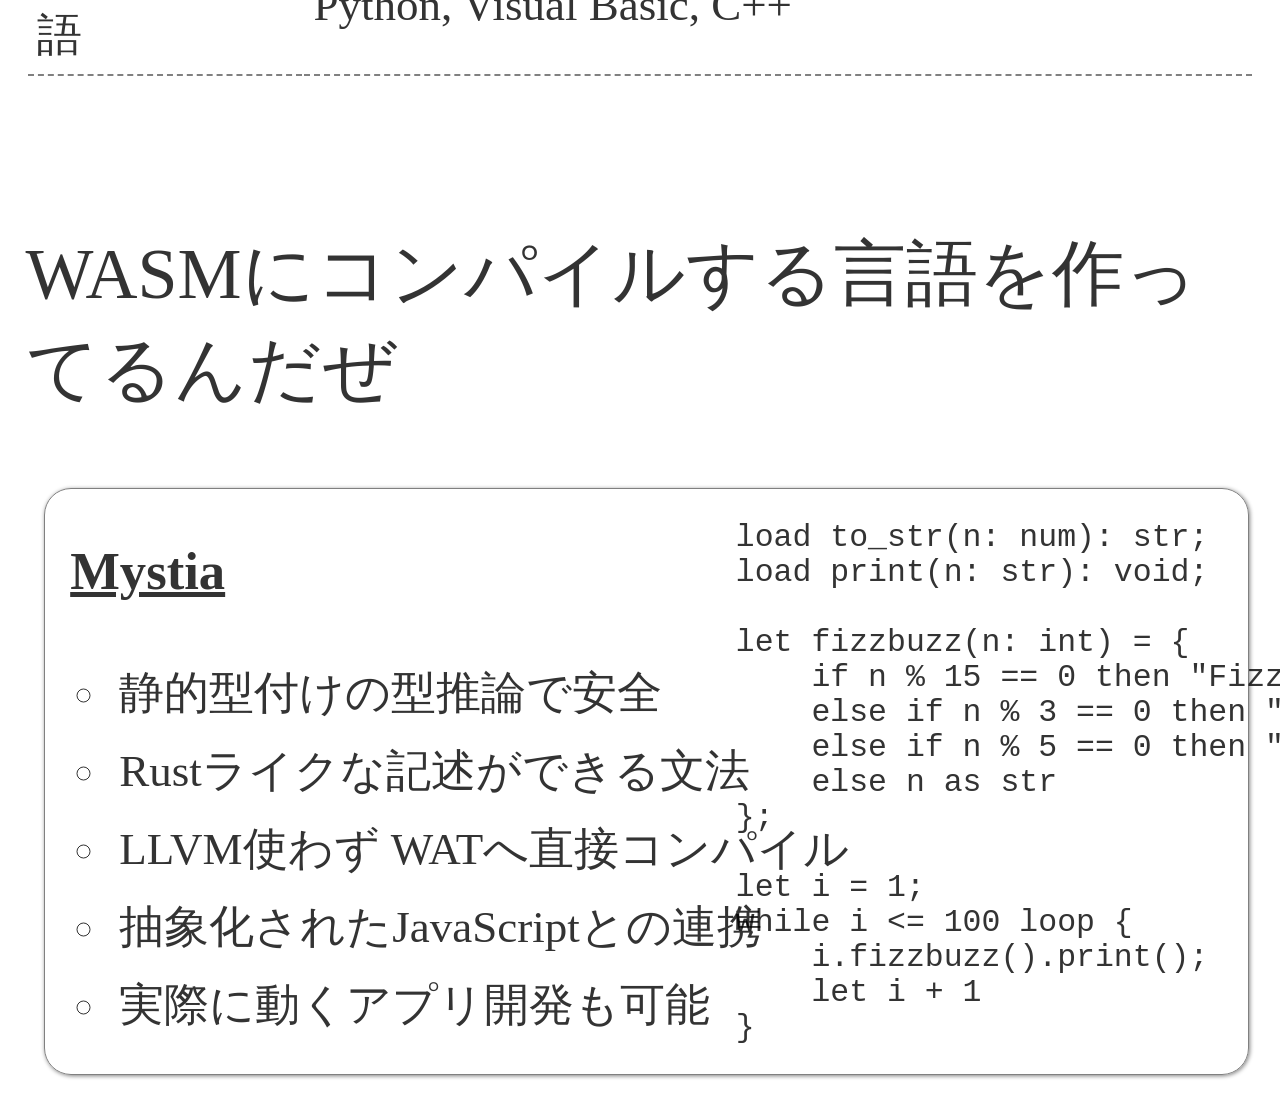
==== commit c3564cf4: "Update index.html" ====
--- a/index.html
+++ b/index.html
@@ -41,6 +41,7 @@
         <div class="large-screen">
             <div id="mystia">
                 <p id="title">WASMにコンパイルする言語を作ってるんだぜ</p>
+                <br />
                 <div id="card">
                     <a href="https://kajizukataichi.github.io/mystia/">
                         <h3>Mystia</h3>
